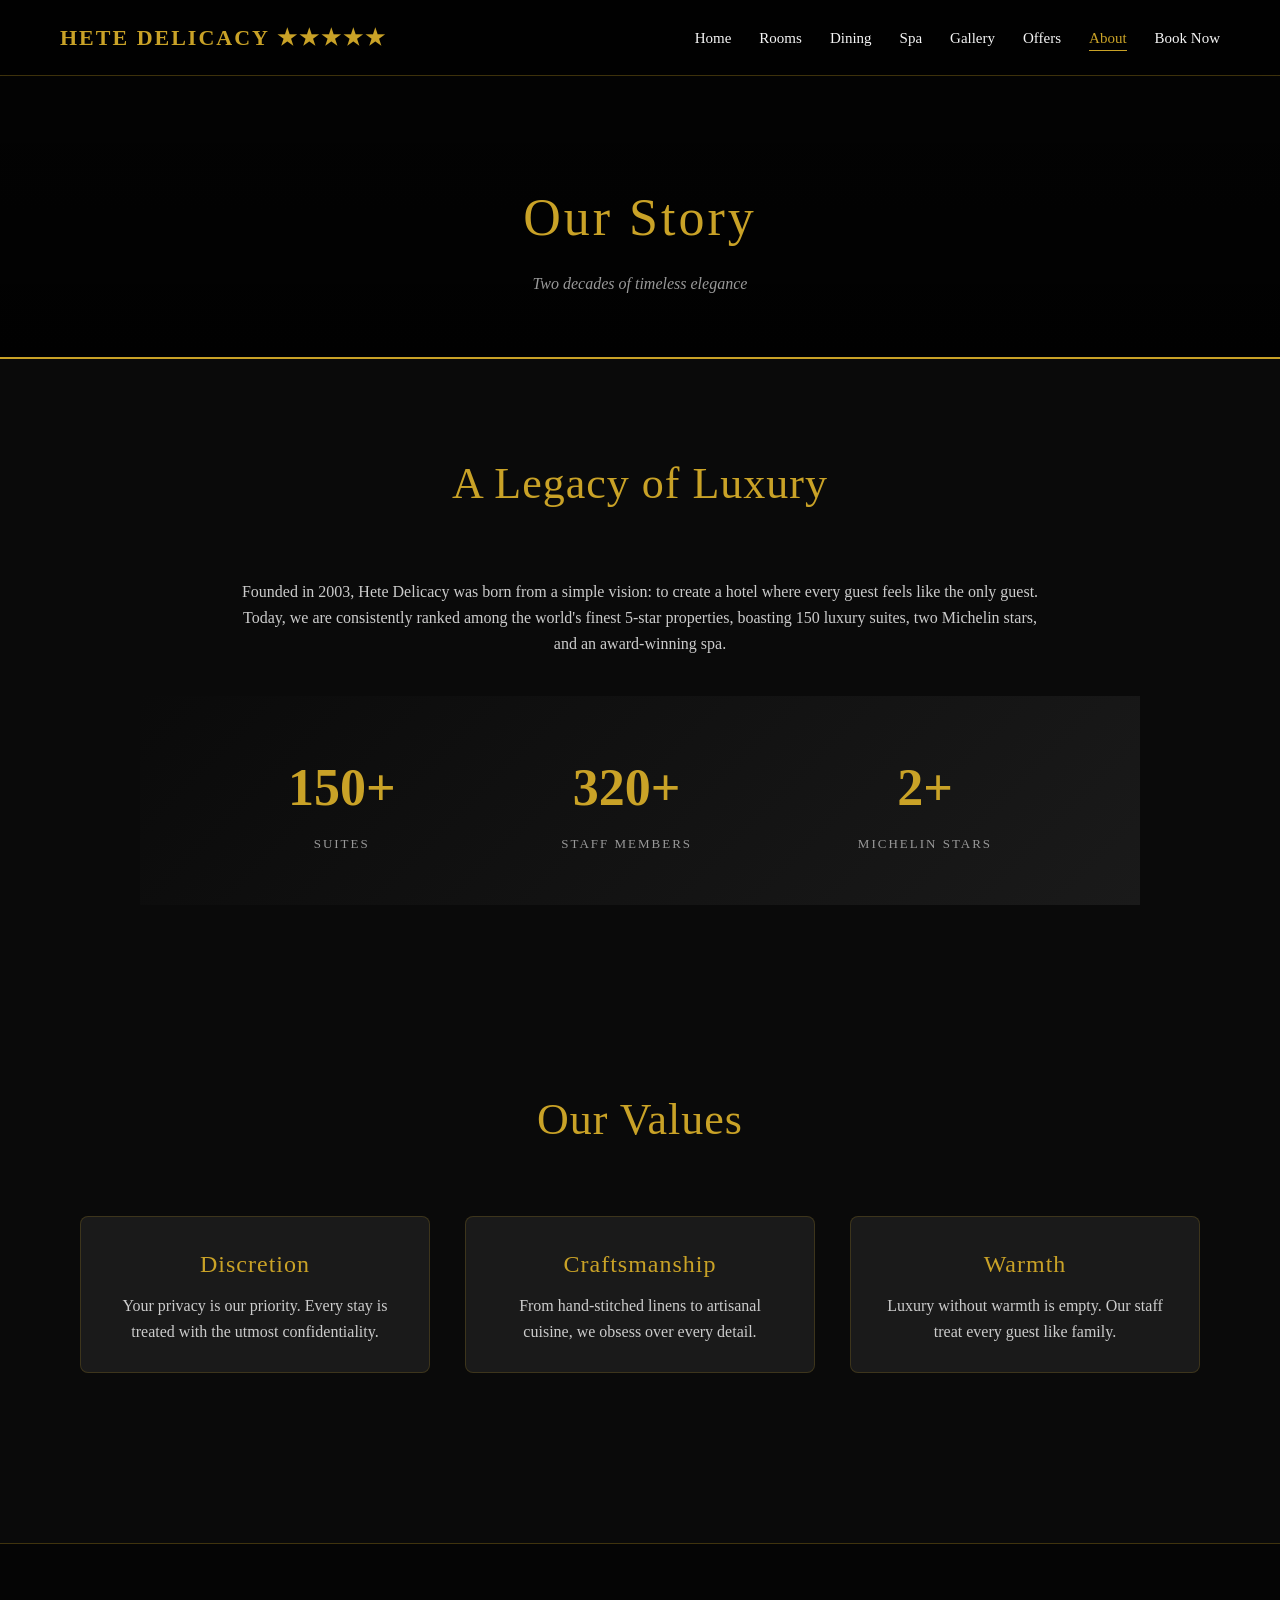
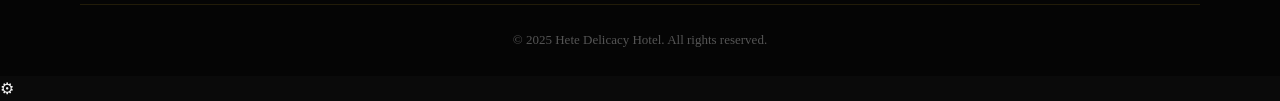
==== about.html @ 24ccb3bd "Add files via upload" ====
<!DOCTYPE html>
<html lang="en">
<head>
  <meta charset="UTF-8" />
  <meta name="viewport" content="width=device-width, initial-scale=1.0" />
  <title>About | Hete Delicacy</title>
  <link rel="stylesheet" href="style.css" />
  <link rel="stylesheet" href="animations.css" />
</head>
<body>
  <nav class="navbar">
    <div class="logo">HETE DELICACY ★★★★★</div>
    <button class="nav-toggle">☰</button>
    <ul class="nav-links">
      <li><a href="index.html">Home</a></li>
      <li><a href="rooms.html">Rooms</a></li>
      <li><a href="dining.html">Dining</a></li>
      <li><a href="spa.html">Spa</a></li>
      <li><a href="gallery.html">Gallery</a></li>
      <li><a href="offers.html">Offers</a></li>
      <li><a href="about.html" class="active">About</a></li>
      <li><a href="contact.html">Book Now</a></li>
    </ul>
  </nav>

  <div class="page-header">
    <h1>Our Story</h1>
    <p>Two decades of timeless elegance</p>
  </div>

  <section>
    <div class="section-title">
      <h2>A Legacy of Luxury</h2>
    </div>
    <p style="max-width:800px;margin:0 auto 40px;text-align:center;color:#ccc;">
      Founded in 2003, Hete Delicacy was born from a simple vision: to create a
      hotel where every guest feels like the only guest. Today, we are
      consistently ranked among the world's finest 5-star properties, boasting
      150 luxury suites, two Michelin stars, and an award-winning spa.
    </p>
    <div class="stats-bar" style="max-width:1000px;margin:0 auto;border:none;">
      <div class="stat"><span class="counter" data-target="150">0</span><p>Suites</p></div>
      <div class="stat"><span class="counter" data-target="320">0</span><p>Staff Members</p></div>
      <div class="stat"><span class="counter" data-target="2">0</span><p>Michelin Stars</p></div>
    </div>
  </section>

  <section>
    <div class="section-title">
      <h2>Our Values</h2>
    </div>
    <div class="rooms-grid">
      <div class="room-card fade-in">
        <div class="room-body" style="text-align:center;">
          <h3>Discretion</h3>
          <p style="color:#ccc;">Your privacy is our priority. Every stay is treated with the utmost confidentiality.</p>
        </div>
      </div>
      <div class="room-card fade-in">
        <div class="room-body" style="text-align:center;">
          <h3>Craftsmanship</h3>
          <p style="color:#ccc;">From hand-stitched linens to artisanal cuisine, we obsess over every detail.</p>
        </div>
      </div>
      <div class="room-card fade-in">
        <div class="room-body" style="text-align:center;">
          <h3>Warmth</h3>
          <p style="color:#ccc;">Luxury without warmth is empty. Our staff treat every guest like family.</p>
        </div>
      </div>
    </div>
  </section>

  <footer>
    <div class="footer-bottom">© 2025 Hete Delicacy Hotel. All rights reserved.</div>
  </footer>
<a href="admin.html" class="admin-float" title="Admin Access" aria-label="Admin Access">⚙</a>
  <script type="module" src="main.js"></script>
</body>
</html>
---- style.css ----
/* ============ RESET & BASE ============ */
* { margin: 0; padding: 0; box-sizing: border-box; }

:root {
  --gold: #c9a227;
  --gold-light: #e6c34a;
  --black: #0a0a0a;
  --dark: #141414;
  --card: #1a1a1a;
  --text: #f5f5f5;
  --muted: #999;
}

body {
  font-family: 'Georgia', 'Times New Roman', serif;
  background: var(--black);
  color: var(--text);
  line-height: 1.6;
  overflow-x: hidden;
}

a { color: inherit; text-decoration: none; transition: 0.3s; }
img { max-width: 100%; display: block; }
h1, h2, h3, h4 { font-weight: 400; letter-spacing: 1px; }

/* ============ NAVBAR ============ */
.navbar {
  display: flex;
  justify-content: space-between;
  align-items: center;
  padding: 20px 60px;
  background: rgba(0,0,0,0.85);
  backdrop-filter: blur(10px);
  border-bottom: 1px solid rgba(201,162,39,0.3);
  position: sticky;
  top: 0;
  z-index: 100;
  transition: 0.3s;
}
.navbar.scrolled {
  padding: 12px 60px;
  background: rgba(0,0,0,0.98);
}
.logo {
  font-size: 22px;
  color: var(--gold);
  letter-spacing: 2px;
  font-weight: bold;
}
.nav-links {
  list-style: none;
  display: flex;
  gap: 28px;
  align-items: center;
}
.nav-links a {
  font-size: 15px;
  position: relative;
  padding: 5px 0;
}
.nav-links a::after {
  content: '';
  position: absolute;
  left: 0; bottom: 0;
  width: 0; height: 1px;
  background: var(--gold);
  transition: 0.3s;
}
.nav-links a:hover::after,
.nav-links a.active::after { width: 100%; }
.nav-links a:hover,
.nav-links a.active { color: var(--gold); }

.nav-toggle {
  display: none;
  background: none;
  border: none;
  color: var(--gold);
  font-size: 26px;
  cursor: pointer;
}

/* ============ HERO ============ */
.hero {
  height: 92vh;
  background: linear-gradient(rgba(0,0,0,0.55), rgba(0,0,0,0.85)),
              url('https://images.unsplash.com/photo-1566073771259-6a8506099945?w=1600') center/cover fixed;
  display: flex;
  align-items: center;
  justify-content: center;
  text-align: center;
  position: relative;
}
.hero-content h1 {
  font-size: 68px;
  color: var(--gold);
  letter-spacing: 4px;
  margin-bottom: 20px;
  text-shadow: 0 4px 20px rgba(0,0,0,0.8);
}
.hero-content p {
  font-size: 20px;
  margin-bottom: 35px;
  color: #ddd;
  font-style: italic;
}
.hero-scroll {
  position: absolute;
  bottom: 30px;
  left: 50%;
  transform: translateX(-50%);
  color: var(--gold);
  font-size: 24px;
  animation: bounce 2s infinite;
}

/* ============ BUTTONS ============ */
.btn {
  display: inline-block;
  padding: 14px 34px;
  background: var(--gold);
  color: #000;
  font-size: 15px;
  font-weight: bold;
  letter-spacing: 1px;
  border: none;
  cursor: pointer;
  border-radius: 3px;
  transition: 0.3s;
  text-transform: uppercase;
}
.btn:hover {
  background: var(--gold-light);
  transform: translateY(-3px);
  box-shadow: 0 10px 25px rgba(201,162,39,0.4);
}
.btn-outline {
  display: inline-block;
  padding: 12px 28px;
  background: transparent;
  color: var(--gold);
  border: 1px solid var(--gold);
  font-size: 14px;
  letter-spacing: 1px;
  cursor: pointer;
  transition: 0.3s;
  text-transform: uppercase;
  margin-top: 15px;
}
.btn-outline:hover {
  background: var(--gold);
  color: #000;
}

/* ============ SECTIONS ============ */
section { padding: 90px 80px; }
.section-title {
  text-align: center;
  margin-bottom: 60px;
}
.section-title h2 {
  font-size: 44px;
  color: var(--gold);
  margin-bottom: 15px;
}
.section-title p {
  color: var(--muted);
  font-style: italic;
  font-size: 17px;
}

/* ============ STATS BAR ============ */
.stats-bar {
  display: flex;
  justify-content: space-around;
  padding: 50px 80px;
  background: linear-gradient(135deg, #0a0a0a, #1a1a1a);
  border-top: 1px solid rgba(201,162,39,0.3);
  border-bottom: 1px solid rgba(201,162,39,0.3);
  flex-wrap: wrap;
  gap: 30px;
}
.stat {
  text-align: center;
}
.stat .counter {
  font-size: 52px;
  color: var(--gold);
  font-weight: bold;
}
.stat .counter::after { content: '+'; }
.stat p {
  color: var(--muted);
  margin-top: 5px;
  letter-spacing: 2px;
  font-size: 13px;
  text-transform: uppercase;
}

/* ============ ROOM CARDS ============ */
.rooms-grid, #featuredRooms, #allRooms {
  display: grid;
  grid-template-columns: repeat(auto-fit, minmax(320px, 1fr));
  gap: 35px;
  max-width: 1300px;
  margin: 0 auto;
}
.room-card {
  background: var(--card);
  border: 1px solid rgba(201,162,39,0.2);
  border-radius: 8px;
  overflow: hidden;
  transition: 0.4s;
}
.room-card:hover {
  transform: translateY(-8px);
  border-color: var(--gold);
  box-shadow: 0 20px 40px rgba(201,162,39,0.2);
}
.room-img {
  height: 240px;
  background-size: cover;
  background-position: center;
  transition: 0.5s;
}
.room-card:hover .room-img { transform: scale(1.05); }
.room-body { padding: 28px; }
.room-body h3 {
  color: var(--gold);
  font-size: 24px;
  margin-bottom: 10px;
}
.price {
  font-size: 22px;
  color: #fff;
  margin-bottom: 18px;
}
.price span { color: var(--muted); font-size: 14px; }
.room-meta {
  display: flex;
  gap: 15px;
  margin-bottom: 15px;
  font-size: 14px;
  color: var(--muted);
  flex-wrap: wrap;
}
.room-features {
  list-style: none;
  margin-bottom: 20px;
}
.room-features li {
  color: #ccc;
  font-size: 14px;
  padding: 4px 0;
}

/* ============ OFFERS ============ */
#offersGrid {
  display: grid;
  grid-template-columns: repeat(auto-fit, minmax(300px, 1fr));
  gap: 30px;
  max-width: 1200px;
  margin: 0 auto;
}
.offer-card {
  background: linear-gradient(135deg, #1a1a1a, #0a0a0a);
  border: 1px solid rgba(201,162,39,0.4);
  border-radius: 10px;
  padding: 35px 30px;
  position: relative;
  transition: 0.4s;
}
.offer-card:hover {
  border-color: var(--gold);
  transform: translateY(-5px);
  box-shadow: 0 15px 35px rgba(201,162,39,0.25);
}
.discount-badge {
  position: absolute;
  top: -12px; right: 20px;
  background: var(--gold);
  color: #000;
  padding: 6px 14px;
  font-size: 13px;
  font-weight: bold;
  border-radius: 20px;
}
.offer-card h3 { color: var(--gold); margin-bottom: 12px; font-size: 22px; }
.offer-card p { color: #ccc; margin-bottom: 12px; }
.offer-card small { color: var(--muted); display: block; margin-bottom: 10px; }

/* ============ TESTIMONIALS ============ */
#testimonialsGrid {
  display: grid;
  grid-template-columns: repeat(auto-fit, minmax(300px, 1fr));
  gap: 30px;
  max-width: 1200px;
  margin: 0 auto;
}
.testimonial-card {
  background: var(--card);
  padding: 35px 30px;
  border-left: 3px solid var(--gold);
  border-radius: 6px;
  transition: 0.3s;
}
.testimonial-card:hover { transform: translateY(-5px); }
.stars { color: var(--gold); font-size: 20px; margin-bottom: 15px; }
.testimonial-card p { font-style: italic; color: #ddd; margin-bottom: 20px; }
.testimonial-card h4 { color: var(--gold); }
.testimonial-card small { color: var(--muted); }

/* ============ GALLERY ============ */
#galleryGrid {
  display: grid;
  grid-template-columns: repeat(auto-fit, minmax(280px, 1fr));
  gap: 15px;
  max-width: 1300px;
  margin: 0 auto;
}
.gallery-item {
  position: relative;
  overflow: hidden;
  border-radius: 6px;
  cursor: pointer;
  aspect-ratio: 4/3;
}
.gallery-item img {
  width: 100%; height: 100%;
  object-fit: cover;
  transition: 0.5s;
}
.gallery-item:hover img { transform: scale(1.1); }
.gallery-overlay {
  position: absolute;
  inset: 0;
  background: rgba(0,0,0,0.6);
  color: var(--gold);
  display: flex;
  align-items: center;
  justify-content: center;
  font-size: 18px;
  opacity: 0;
  transition: 0.3s;
}
.gallery-item:hover .gallery-overlay { opacity: 1; }

/* LIGHTBOX */
.lightbox {
  position: fixed;
  inset: 0;
  background: rgba(0,0,0,0.95);
  display: none;
  align-items: center;
  justify-content: center;
  z-index: 999;
}
.lightbox.open { display: flex; }
.lightbox-img {
  max-width: 85vw;
  max-height: 85vh;
  border: 2px solid var(--gold);
  border-radius: 4px;
}
.lightbox-close {
  position: absolute;
  top: 30px; right: 40px;
  color: var(--gold);
  font-size: 45px;
  cursor: pointer;
}
.lightbox-prev, .lightbox-next {
  position: absolute;
  top: 50%;
  transform: translateY(-50%);
  background: none;
  border: none;
  color: var(--gold);
  font-size: 60px;
  cursor: pointer;
  padding: 20px;
}
.lightbox-prev { left: 30px; }
.lightbox-next { right: 30px; }

/* ============ PAGE HEADER ============ */
.page-header {
  text-align: center;
  padding: 100px 20px 60px;
  background: linear-gradient(rgba(0,0,0,0.7), rgba(0,0,0,0.9)),
              url('https://images.unsplash.com/photo-1445019980597-93fa8acb246c?w=1600') center/cover;
  border-bottom: 2px solid var(--gold);
}
.page-header h1 {
  color: var(--gold);
  font-size: 52px;
  letter-spacing: 3px;
}
.page-header p {
  color: var(--muted);
  font-style: italic;
  margin-top: 12px;
}

/* ============ FORM ============ */
.booking-form {
  max-width: 560px;
  margin: 0 auto;
  display: flex;
  flex-direction: column;
  gap: 16px;
}
.booking-form input,
.booking-form select,
.booking-form textarea {
  padding: 14px 16px;
  border: 1px solid rgba(201,162,39,0.4);
  background: var(--card);
  color: #fff;
  border-radius: 4px;
  font-size: 15px;
  font-family: inherit;
  transition: 0.3s;
}
.booking-form input:focus,
.booking-form select:focus,
.booking-form textarea:focus {
  outline: none;
  border-color: var(--gold);
  box-shadow: 0 0 10px rgba(201,162,39,0.3);
}
.booking-form textarea { min-height: 110px; resize: vertical; }

#estimate {
  display: none;
  text-align: center;
  color: var(--gold);
  font-size: 16px;
  padding: 10px;
  background: rgba(201,162,39,0.1);
  border-radius: 4px;
}

.status { text-align: center; margin-top: 20px; font-size: 15px; }
.status.success { color: #4caf50; }
.status.error { color: #e74c3c; }
.status.pending { color: var(--gold); }

/* ============ FOOTER ============ */
footer {
  background: #050505;
  border-top: 1px solid rgba(201,162,39,0.3);
  padding: 60px 80px 25px;
  margin-top: 80px;
}
.footer-grid {
  display: grid;
  grid-template-columns: repeat(auto-fit, minmax(200px, 1fr));
  gap: 40px;
  max-width: 1200px;
  margin: 0 auto 40px;
}
.footer-grid h4 { color: var(--gold); margin-bottom: 15px; letter-spacing: 2px; }
.footer-grid p, .footer-grid a {
  color: var(--muted);
  font-size: 14px;
  display: block;
  padding: 4px 0;
}
.footer-grid a:hover { color: var(--gold); }
.footer-bottom {
  text-align: center;
  padding-top: 25px;
  border-top: 1px solid rgba(201,162,39,0.15);
  color: #555;
  font-size: 13px;
}

/* ============ ADMIN ============ */
.admin-container { max-width: 1200px; margin: 60px auto; padding: 0 30px; }
.login-box {
  max-width: 400px;
  margin: 80px auto;
  background: var(--card);
  padding: 40px;
  border: 1px solid rgba(201,162,39,0.3);
  border-radius: 8px;
  text-align: center;
}
.login-box input {
  width: 100%; padding: 14px;
  background: #0a0a0a; border: 1px solid var(--gold);
  color: #fff; border-radius: 4px; margin: 15px 0;
}
#bookingsTable {
  width: 100%;
  border-collapse: collapse;
  background: var(--card);
  border-radius: 8px;
  overflow: hidden;
}
#bookingsTable th,
#bookingsTable td {
  padding: 14px;
  text-align: left;
  border-bottom: 1px solid rgba(201,162,39,0.15);
  font-size: 14px;
}
#bookingsTable th {
  background: #000;
  color: var(--gold);
  letter-spacing: 1px;
  text-transform: uppercase;
  font-size: 12px;
}
#bookingsTable tr:hover { background: rgba(201,162,39,0.05); }
.delete-btn {
  background: #e74c3c; color: #fff;
  border: none; padding: 6px 12px;
  border-radius: 4px; cursor: pointer;
  font-size: 12px;
}

/* ============ RESPONSIVE ============ */
@media (max-width: 900px) {
  section { padding: 60px 25px; }
  .navbar { padding: 15px 25px; }
  .navbar.scrolled { padding: 10px 25px; }

  .nav-toggle { display: block; }
  .nav-links {
    position: absolute;
    top: 100%; left: 0; right: 0;
    background: rgba(0,0,0,0.98);
    flex-direction: column;
    padding: 20px;
    gap: 15px;
    transform: translateY(-200%);
    transition: 0.4s;
  }
  .nav-links.open { transform: translateY(0); }

  .hero-content h1 { font-size: 38px; letter-spacing: 2px; }
  .hero-content p { font-size: 16px; }
  .section-title h2 { font-size: 32px; }
  .page-header h1 { font-size: 34px; }
  .stats-bar { padding: 40px 25px; }
  .stat .counter { font-size: 38px; }
  .lightbox-prev, .lightbox-next { font-size: 40px; padding: 10px; }
}
---- animations.css ----
/* animations.css */
@keyframes bounce {
  0%, 100% { transform: translate(-50%, 0); }
  50% { transform: translate(-50%, -15px); }
}

@keyframes fadeIn {
  from { opacity: 0; }
  to { opacity: 1; }
}

@keyframes slideUp {
  from { opacity: 0; transform: translateY(40px); }
  to { opacity: 1; transform: translateY(0); }
}

@keyframes shimmer {
  0% { background-position: -200% 0; }
  100% { background-position: 200% 0; }
}

.fade-in {
  opacity: 0;
  transform: translateY(30px);
  transition: opacity 0.8s ease, transform 0.8s ease;
}
.fade-in.visible {
  opacity: 1;
  transform: translateY(0);
}

.slide-up {
  opacity: 0;
  animation: slideUp 0.8s forwards;
}

/* Gold shimmer accent for headings */
.shimmer-text {
  background: linear-gradient(90deg, #c9a227 0%, #f5e6a8 50%, #c9a227 100%);
  background-size: 200% auto;
  -webkit-background-clip: text;
  -webkit-text-fill-color: transparent;
  animation: shimmer 3s linear infinite;
}

/* Button hover pulse */
.btn:active { transform: scale(0.96); }

/* Card entrance */
.room-card, .offer-card, .testimonial-card, .gallery-item {
  animation: fadeIn 0.6s ease forwards;
}
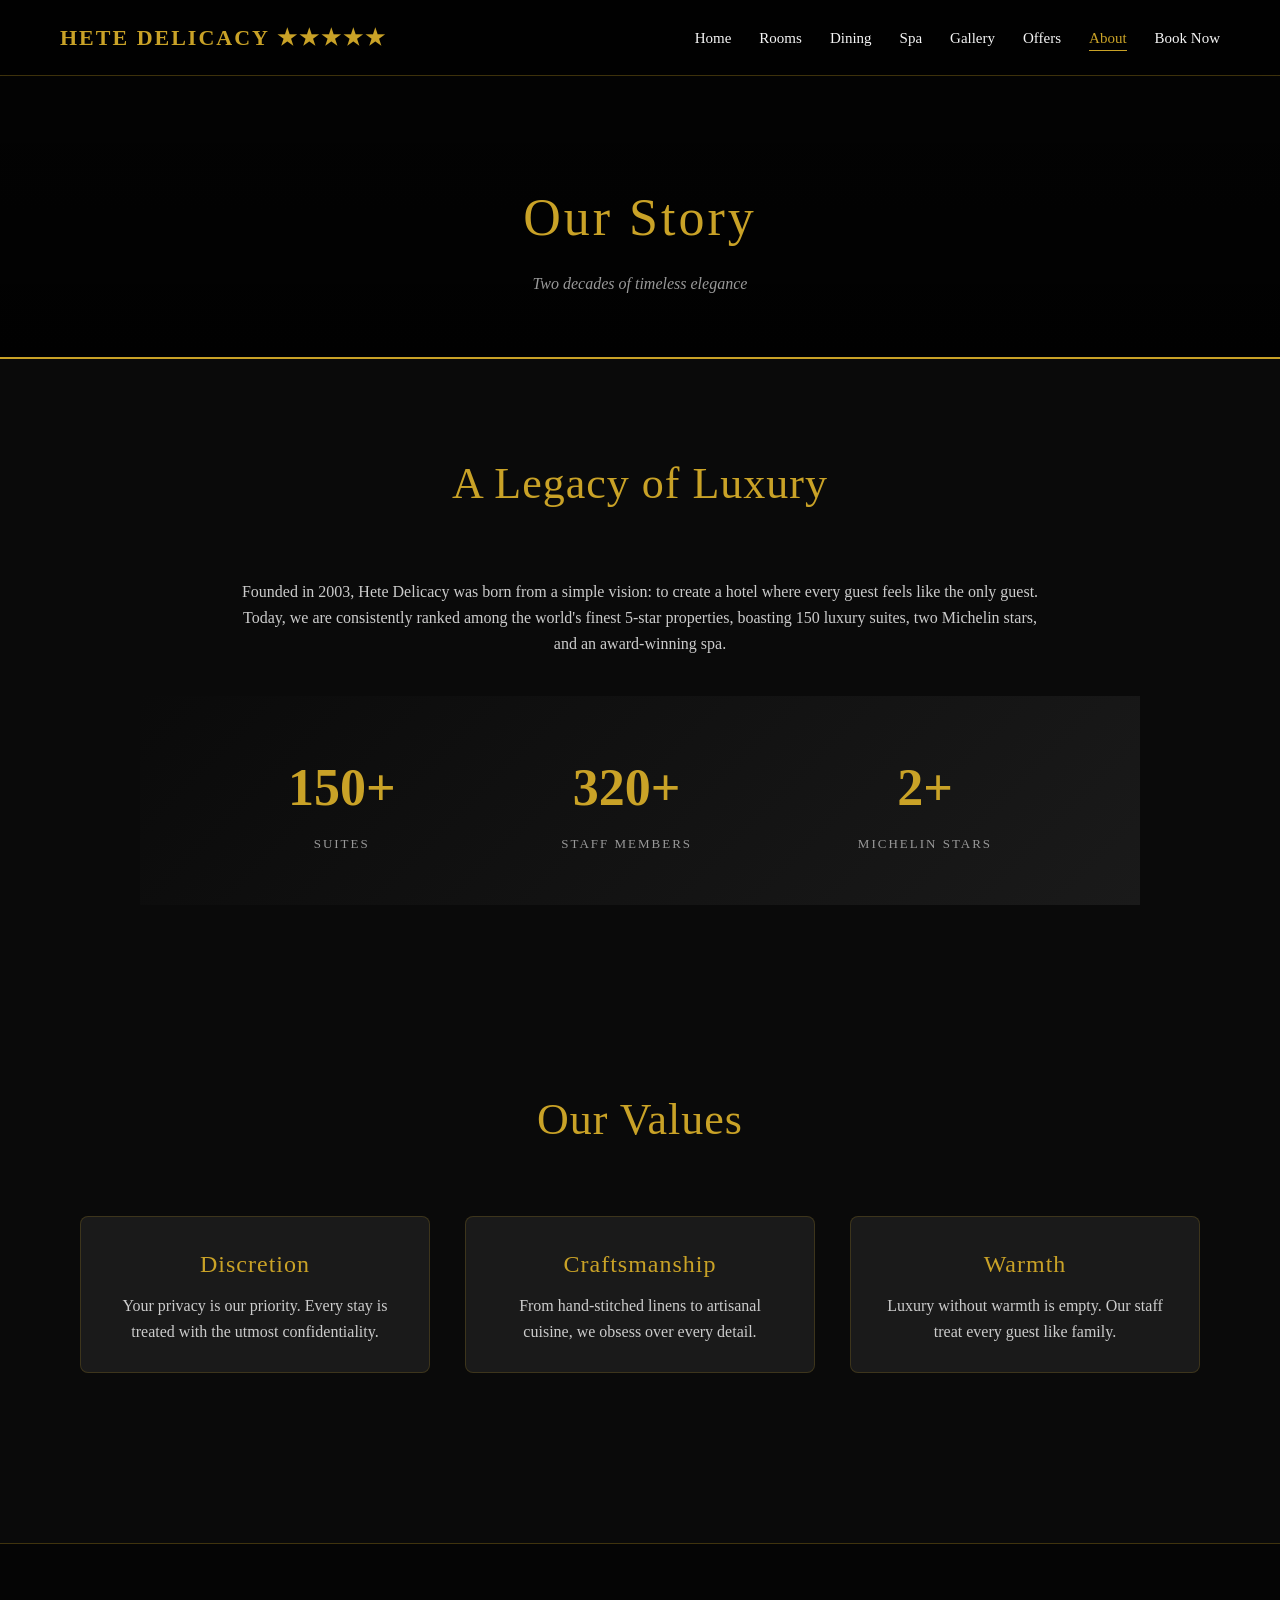
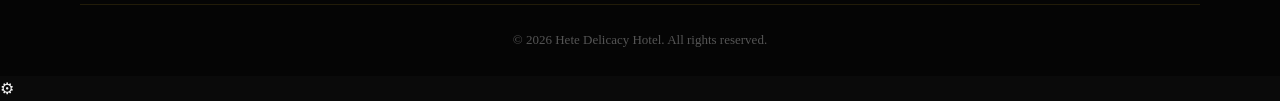
==== commit ed9e1977: "Add files via upload" ====
--- a/about.html
+++ b/about.html
@@ -72,7 +72,7 @@
   </section>
 
   <footer>
-    <div class="footer-bottom">© 2025 Hete Delicacy Hotel. All rights reserved.</div>
+    <div class="footer-bottom">© 2026 Hete Delicacy Hotel. All rights reserved.</div>
   </footer>
 <a href="admin.html" class="admin-float" title="Admin Access" aria-label="Admin Access">⚙</a>
   <script type="module" src="main.js"></script>
--- a/style.css
+++ b/style.css
@@ -9,6 +9,9 @@
   --card: #1a1a1a;
   --text: #f5f5f5;
   --muted: #999;
+  --success: #4caf50;
+  --error: #e74c3c;
+  --warn: #e67e22;
 }
 
 body {
@@ -128,6 +131,7 @@
   border-radius: 3px;
   transition: 0.3s;
   text-transform: uppercase;
+  font-family: inherit;
 }
 .btn:hover {
   background: var(--gold-light);
@@ -368,6 +372,8 @@
   color: var(--gold);
   font-size: 45px;
   cursor: pointer;
+  background: none;
+  border: none;
 }
 .lightbox-prev, .lightbox-next {
   position: absolute;
@@ -442,8 +448,8 @@
 }
 
 .status { text-align: center; margin-top: 20px; font-size: 15px; }
-.status.success { color: #4caf50; }
-.status.error { color: #e74c3c; }
+.status.success { color: var(--success); }
+.status.error { color: var(--error); }
 .status.pending { color: var(--gold); }
 
 /* ============ FOOTER ============ */
@@ -458,7 +464,9 @@
   grid-template-columns: repeat(auto-fit, minmax(200px, 1fr));
   gap: 40px;
   max-width: 1200px;
-  margin: 0 auto 40px;
+  margin: 0 0 40px;
+  margin-left: auto;
+  margin-right: auto;
 }
 .footer-grid h4 { color: var(--gold); margin-bottom: 15px; letter-spacing: 2px; }
 .footer-grid p, .footer-grid a {
@@ -476,34 +484,219 @@
   font-size: 13px;
 }
 
-/* ============ ADMIN ============ */
-.admin-container { max-width: 1200px; margin: 60px auto; padding: 0 30px; }
+/* ============================================================
+   ADMIN — LOGIN + DASHBOARD
+   ============================================================ */
+.admin-container { max-width: 1300px; margin: 60px auto; padding: 0 30px; }
+
 .login-box {
-  max-width: 400px;
+  max-width: 420px;
   margin: 80px auto;
   background: var(--card);
-  padding: 40px;
+  padding: 45px 40px;
   border: 1px solid rgba(201,162,39,0.3);
+  border-radius: 10px;
+  text-align: center;
+  box-shadow: 0 20px 50px rgba(0,0,0,0.6);
+}
+.login-box h2 {
+  color: var(--gold);
+  margin-bottom: 10px;
+  font-size: 28px;
+}
+.login-box p.hint {
+  color: var(--muted);
+  font-size: 14px;
+  margin-bottom: 20px;
+  font-style: italic;
+}
+.login-box input {
+  width: 100%;
+  padding: 14px 16px;
+  background: #0a0a0a;
+  border: 1px solid var(--gold);
+  color: #fff;
+  border-radius: 4px;
+  margin: 15px 0;
+  font-family: inherit;
+  font-size: 15px;
+}
+.login-box input:focus {
+  outline: none;
+  box-shadow: 0 0 12px rgba(201,162,39,0.4);
+}
+
+/* ADMIN HEADER */
+.admin-header {
+  display: flex;
+  justify-content: space-between;
+  align-items: center;
+  margin-bottom: 25px;
+  flex-wrap: wrap;
+  gap: 15px;
+}
+.admin-header h2 { color: var(--gold); font-size: 32px; }
+
+.admin-header-actions {
+  display: flex;
+  align-items: center;
+  gap: 15px;
+}
+
+.count-badge {
+  background: rgba(201,162,39,0.15);
+  color: var(--gold);
+  padding: 6px 14px;
+  border-radius: 20px;
+  font-size: 13px;
+  font-weight: bold;
+  letter-spacing: 1px;
+}
+
+.logout-btn {
+  background: transparent;
+  border: 1px solid var(--error);
+  color: var(--error);
+  padding: 8px 18px;
+  border-radius: 4px;
+  cursor: pointer;
+  font-size: 13px;
+  letter-spacing: 1px;
+  text-transform: uppercase;
+  transition: 0.3s;
+  font-family: inherit;
+}
+.logout-btn:hover { background: var(--error); color: #fff; }
+
+/* ============================================================
+   ADMIN TOOLBAR — SEARCH + TABS
+   ============================================================ */
+.admin-toolbar {
+  display: flex;
+  justify-content: space-between;
+  align-items: center;
+  gap: 20px;
+  margin-bottom: 25px;
+  flex-wrap: wrap;
+}
+
+/* SEARCH */
+.search-wrap {
+  position: relative;
+  flex: 1;
+  min-width: 260px;
+  max-width: 480px;
+}
+.search-icon {
+  position: absolute;
+  left: 14px;
+  top: 50%;
+  transform: translateY(-50%);
+  font-size: 15px;
+  opacity: 0.6;
+  pointer-events: none;
+}
+.search-input {
+  width: 100%;
+  padding: 12px 42px 12px 42px;
+  background: var(--card);
+  border: 1px solid rgba(201,162,39,0.3);
+  border-radius: 6px;
+  color: #fff;
+  font-family: inherit;
+  font-size: 14px;
+  transition: 0.3s;
+}
+.search-input:focus {
+  outline: none;
+  border-color: var(--gold);
+  box-shadow: 0 0 12px rgba(201,162,39,0.3);
+}
+.search-input::placeholder { color: #666; }
+
+.clear-search {
+  position: absolute;
+  right: 8px;
+  top: 50%;
+  transform: translateY(-50%);
+  background: none;
+  border: none;
+  color: #888;
+  font-size: 16px;
+  cursor: pointer;
+  padding: 6px 10px;
+  border-radius: 4px;
+  transition: 0.2s;
+  display: none;
+}
+.clear-search.visible { display: block; }
+.clear-search:hover {
+  color: var(--gold);
+  background: rgba(201,162,39,0.1);
+}
+
+/* TABS */
+.tabs {
+  display: flex;
+  gap: 8px;
+  background: #111;
+  padding: 5px;
   border-radius: 8px;
-  text-align: center;
-}
-.login-box input {
-  width: 100%; padding: 14px;
-  background: #0a0a0a; border: 1px solid var(--gold);
-  color: #fff; border-radius: 4px; margin: 15px 0;
+  border: 1px solid rgba(201,162,39,0.2);
+}
+.tab {
+  background: transparent;
+  border: none;
+  color: #aaa;
+  padding: 10px 18px;
+  border-radius: 6px;
+  cursor: pointer;
+  font-family: inherit;
+  font-size: 14px;
+  font-weight: bold;
+  letter-spacing: 0.5px;
+  transition: 0.25s;
+  display: flex;
+  align-items: center;
+  gap: 8px;
+}
+.tab:hover { color: var(--gold); }
+.tab.active {
+  background: var(--gold);
+  color: #000;
+}
+.tab-count {
+  background: rgba(0,0,0,0.3);
+  padding: 2px 8px;
+  border-radius: 10px;
+  font-size: 12px;
+  min-width: 22px;
+  text-align: center;
+}
+.tab:not(.active) .tab-count {
+  background: rgba(201,162,39,0.2);
+  color: var(--gold);
+}
+
+/* ============================================================
+   ADMIN TABLE
+   ============================================================ */
+.table-wrap {
+  overflow-x: auto;
+  border-radius: 8px;
+  border: 1px solid rgba(201,162,39,0.2);
 }
 #bookingsTable {
   width: 100%;
   border-collapse: collapse;
   background: var(--card);
-  border-radius: 8px;
-  overflow: hidden;
+  min-width: 900px;
 }
 #bookingsTable th,
 #bookingsTable td {
-  padding: 14px;
+  padding: 15px;
   text-align: left;
-  border-bottom: 1px solid rgba(201,162,39,0.15);
+  border-bottom: 1px solid rgba(201,162,39,0.12);
   font-size: 14px;
 }
 #bookingsTable th {
@@ -512,16 +705,107 @@
   letter-spacing: 1px;
   text-transform: uppercase;
   font-size: 12px;
-}
+  position: sticky;
+  top: 0;
+}
+#bookingsTable tr:last-child td { border-bottom: none; }
 #bookingsTable tr:hover { background: rgba(201,162,39,0.05); }
+
+/* ============================================================
+   ACTION BUTTONS IN TABLE
+   ============================================================ */
+.action-btn {
+  border: none;
+  padding: 6px 12px;
+  border-radius: 4px;
+  cursor: pointer;
+  font-size: 12px;
+  font-weight: bold;
+  margin-right: 5px;
+  transition: 0.25s;
+  font-family: inherit;
+}
+.action-btn:last-child { margin-right: 0; }
+
+.btn-trash {
+  background: transparent;
+  border: 1px solid var(--warn);
+  color: var(--warn);
+}
+.btn-trash:hover {
+  background: var(--warn);
+  color: #fff;
+}
+
+.btn-restore {
+  background: transparent;
+  border: 1px solid var(--success);
+  color: var(--success);
+}
+.btn-restore:hover {
+  background: var(--success);
+  color: #fff;
+}
+
+.btn-forever {
+  background: var(--error);
+  color: #fff;
+}
+.btn-forever:hover {
+  background: #c0392b;
+}
+
+/* Legacy delete button (kept for backwards compatibility) */
 .delete-btn {
-  background: #e74c3c; color: #fff;
-  border: none; padding: 6px 12px;
-  border-radius: 4px; cursor: pointer;
+  background: var(--error);
+  color: #fff;
+  border: none;
+  padding: 6px 12px;
+  border-radius: 4px;
+  cursor: pointer;
   font-size: 12px;
 }
 
-/* ============ RESPONSIVE ============ */
+/* ============================================================
+   TRASH ROW STYLING
+   ============================================================ */
+#bookingsTable tr.trash-row {
+  background: rgba(230,126,34,0.05);
+}
+
+.purge-badge {
+  display: inline-block;
+  background: rgba(230,126,34,0.2);
+  color: var(--warn);
+  padding: 3px 8px;
+  border-radius: 10px;
+  font-size: 11px;
+  margin-top: 5px;
+  letter-spacing: 0.5px;
+}
+
+/* ============================================================
+   EMPTY STATE
+   ============================================================ */
+.empty-msg {
+  text-align: center;
+  padding: 60px 20px;
+  color: var(--muted);
+  font-style: italic;
+}
+.empty-state {
+  text-align: center;
+  padding: 60px 20px;
+  color: var(--muted);
+}
+.empty-state p {
+  font-size: 16px;
+  font-style: italic;
+}
+
+/* ============================================================
+   RESPONSIVE
+   ============================================================ */
 @media (max-width: 900px) {
   section { padding: 60px 25px; }
   .navbar { padding: 15px 25px; }
@@ -547,4 +831,59 @@
   .stats-bar { padding: 40px 25px; }
   .stat .counter { font-size: 38px; }
   .lightbox-prev, .lightbox-next { font-size: 40px; padding: 10px; }
+
+  /* Admin mobile */
+  .admin-container { padding: 0 15px; margin: 30px auto; }
+  .login-box { padding: 30px 25px; margin: 40px auto; }
+  .admin-header h2 { font-size: 24px; }
+  .admin-toolbar { flex-direction: column; align-items: stretch; }
+  .search-wrap { max-width: none; }
+  .tabs { justify-content: center; }
+  .tab { padding: 8px 14px; font-size: 13px; }
+}
+
+/* ============================================================
+   PASSWORD SHOW/HIDE TOGGLE
+   ============================================================ */
+.password-wrap {
+  position: relative;
+  width: 100%;
+}
+
+.password-wrap input {
+  width: 100%;
+  padding-right: 48px !important; /* Make room for the eye button */
+}
+
+.toggle-password {
+  position: absolute;
+  right: 8px;
+  top: 50%;
+  transform: translateY(-50%);
+  background: transparent;
+  border: none;
+  color: #888;
+  font-size: 18px;
+  cursor: pointer;
+  padding: 8px 10px;
+  border-radius: 4px;
+  transition: all 0.2s ease;
+  line-height: 1;
+  display: flex;
+  align-items: center;
+  justify-content: center;
+}
+
+.toggle-password:hover {
+  color: var(--gold);
+  background: rgba(201, 162, 39, 0.1);
+}
+
+.toggle-password:focus {
+  outline: none;
+  color: var(--gold);
+}
+
+.toggle-password.revealed {
+  color: var(--gold);
 }
